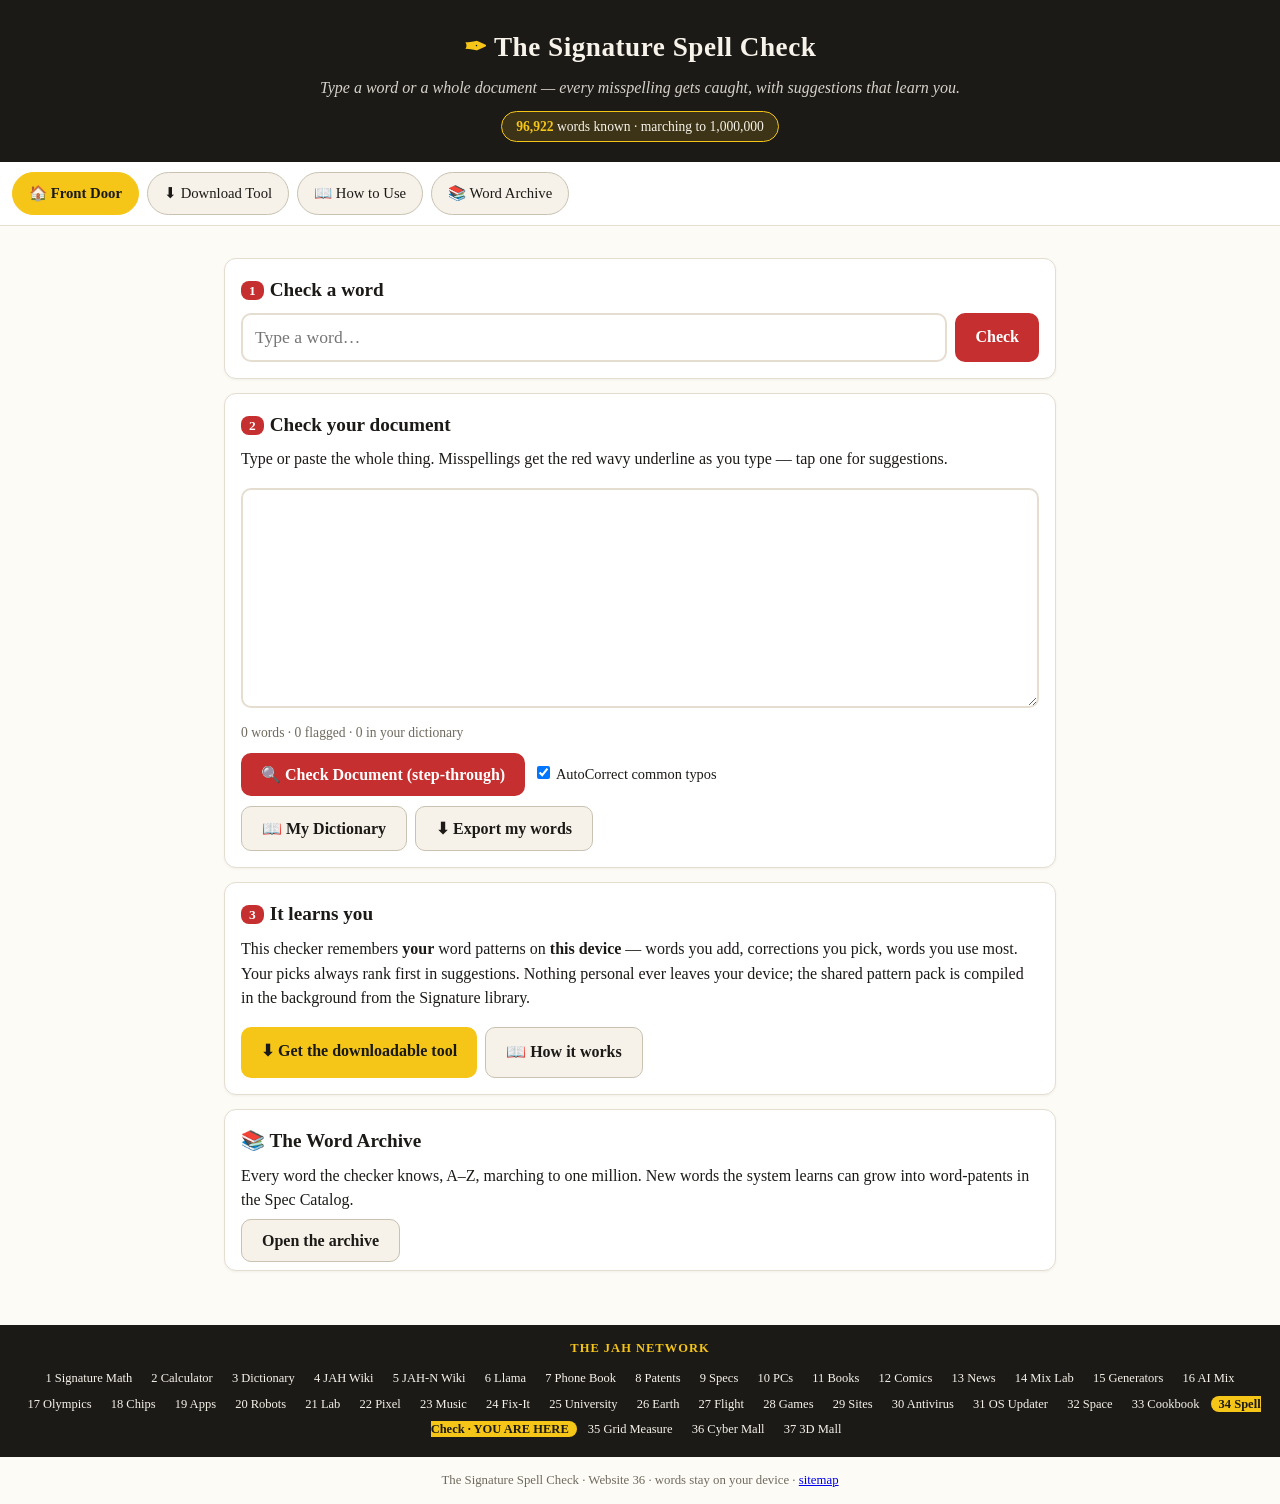
==== index.html @ 87004b5f "Website 36: The Signature Spell Check — word bar, document checker, learning engine, downloadable to" ====
<!DOCTYPE html>
<html lang="en">
<head>
<meta charset="utf-8">
<meta name="viewport" content="width=device-width,initial-scale=1">
<title>The Signature Spell Check — Website 36</title>
<meta name="description" content="The Signature Spell Check: type a word or a whole document, get every misspelling flagged with smart suggestions. It learns your word patterns. Free, on this site or downloaded.">
<link rel="stylesheet" href="style.css">
</head>
<body>
<a class="skip" href="#main">Skip to content</a>
<header class="brand">
  <h1><span class="pen">✒</span> The Signature Spell Check</h1>
  <p>Type a word or a whole document — every misspelling gets caught, with suggestions that learn you.</p>
  <div class="countchip"><b id="wordcount">…</b> words known · marching to 1,000,000</div>
</header>
<nav class="jtabbar" aria-label="Site sections">
  <a class="on" href="index.html">🏠 Front Door</a>
  <a href="download.html">⬇ Download Tool</a>
  <a href="guide.html">📖 How to Use</a>
  <a href="words.html">📚 Word Archive</a>
</nav>
<main id="main">
  <div id="flash" class="card" style="display:none" role="status"></div>

  <section class="card" aria-label="Check a word">
    <h2><span class="n">1</span>Check a word</h2>
    <div class="typebar">
      <input id="typebar" type="text" autocomplete="off" autocapitalize="off" placeholder="Type a word…" aria-label="Type a word to check">
      <button class="btn" id="typego" type="button">Check</button>
    </div>
    <div class="result" id="typeresult" role="status"></div>
  </section>

  <section class="card" aria-label="Check a document">
    <h2><span class="n">2</span>Check your document</h2>
    <p style="margin-top:0">Type or paste the whole thing. Misspellings get the red wavy underline as you type — tap one for suggestions.</p>
    <div class="docwrap">
      <div class="overlay" id="overlay" aria-hidden="true"></div>
      <textarea id="doc" spellcheck="false" autocomplete="off" autocapitalize="sentences" aria-label="Your document"></textarea>
    </div>
    <div class="docstats" id="docstats">Loading word list…</div>
    <div class="btnrow">
      <button class="btn" id="checkdoc" type="button">🔍 Check Document (step-through)</button>
      <label style="align-self:center;font-size:.9em"><input type="checkbox" id="actoggle"> AutoCorrect common typos</label>
    </div>
    <div class="btnrow">
      <button class="btn ghost" id="persbtn" type="button">📖 My Dictionary</button>
      <button class="btn ghost" id="exportbtn" type="button">⬇ Export my words</button>
    </div>
    <div id="perslist" style="display:none" aria-label="Personal dictionary"></div>
  </section>

  <section class="card" aria-label="Learning">
    <h2><span class="n">3</span>It learns you</h2>
    <p style="margin-top:0">This checker remembers <b>your</b> word patterns on <b>this device</b> — words you add, corrections you pick, words you use most. Your picks always rank first in suggestions. Nothing personal ever leaves your device; the shared pattern pack is compiled in the background from the Signature library.</p>
    <div class="btnrow">
      <a class="btn gold" href="download.html" style="text-decoration:none">⬇ Get the downloadable tool</a>
      <a class="btn ghost" href="guide.html" style="text-decoration:none">📖 How it works</a>
    </div>
  </section>

  <section class="card" aria-label="Word archive">
    <h2>📚 The Word Archive</h2>
    <p style="margin-top:0">Every word the checker knows, A–Z, marching to one million. New words the system learns can grow into word-patents in the Spec Catalog.</p>
    <a class="btn ghost" href="words.html" style="text-decoration:none">Open the archive</a>
  </section>
</main>

<div id="sugpop" role="dialog" aria-label="Spelling suggestions"></div>
<div id="dlg-back"><div id="dlg" role="dialog" aria-label="Check document"></div></div>

<nav class="jahnet" role="navigation" aria-label="JAH Network">
  <div class="t">THE JAH NETWORK</div>
  <a href="https://justinahiggins614-cmyk.github.io/signature-math">1 Signature Math</a>
  <a href="https://justinahiggins614-cmyk.github.io/jah-calculator">2 Calculator</a>
  <a href="https://justinahiggins614-cmyk.github.io/jah-dictionary">3 Dictionary</a>
  <a href="https://justinahiggins614-cmyk.github.io/jah-wiki">4 JAH Wiki</a>
  <a href="https://justinahiggins614-cmyk.github.io/jah-n-wiki-leaks">5 JAH-N Wiki</a>
  <a href="https://justinahiggins614-cmyk.github.io/signature-llama">6 Llama</a>
  <a href="https://justinahiggins614-cmyk.github.io/jah-ai-models">7 Phone Book</a>
  <a href="https://justinahiggins614-cmyk.github.io/cyber-patent-catalog">8 Patents</a>
  <a href="https://justinahiggins614-cmyk.github.io/signature-one-archive/specs.html">9 Specs</a>
  <a href="https://justinahiggins614-cmyk.github.io/jah-computer-systems">10 PCs</a>
  <a href="https://justinahiggins614-cmyk.github.io/signature-books">11 Books</a>
  <a href="https://justinahiggins614-cmyk.github.io/signature-comics">12 Comics</a>
  <a href="https://justinahiggins614-cmyk.github.io/signature-newspapers">13 News</a>
  <a href="https://justinahiggins614-cmyk.github.io/signature-backend">14 Mix Lab</a>
  <a href="https://justinahiggins614-cmyk.github.io/signature-boundless-generators">15 Generators</a>
  <a href="https://justinahiggins614-cmyk.github.io/signature-ai-mixlab">16 AI Mix</a>
  <a href="https://justinahiggins614-cmyk.github.io/signature-ai-olypics">17 Olympics</a>
  <a href="https://justinahiggins614-cmyk.github.io/signature-chip-maker">18 Chips</a>
  <a href="https://justinahiggins614-cmyk.github.io/signature-app-archive">19 Apps</a>
  <a href="https://justinahiggins614-cmyk.github.io/signature-ai-robot-matcher">20 Robots</a>
  <a href="https://justinahiggins614-cmyk.github.io/signature-experiment-solver">21 Lab</a>
  <a href="https://justinahiggins614-cmyk.github.io/signature-ai-image-video-maker">22 Pixel</a>
  <a href="https://justinahiggins614-cmyk.github.io/signature-ai-song-maker">23 Music</a>
  <a href="https://justinahiggins614-cmyk.github.io/signature-fixit">24 Fix-It</a>
  <a href="https://justinahiggins614-cmyk.github.io/signature-university">25 University</a>
  <a href="https://justinahiggins614-cmyk.github.io/signature-earth">26 Earth</a>
  <a href="https://justinahiggins614-cmyk.github.io/signature-flight-school">27 Flight</a>
  <a href="https://justinahiggins614-cmyk.github.io/signature-game-store">28 Games</a>
  <a href="https://justinahiggins614-cmyk.github.io/signature-website-creator">29 Sites</a>
  <a href="https://justinahiggins614-cmyk.github.io/signature-antivirus">30 Antivirus</a>
  <a href="https://justinahiggins614-cmyk.github.io/signature-os-updater">31 OS Updater</a>
  <a href="https://justinahiggins614-cmyk.github.io/signature-space-mapping">32 Space</a>
  <a href="https://justinahiggins614-cmyk.github.io/signature-cookbook">33 Cookbook</a>
  <span class="here">34 Spell Check · YOU ARE HERE</span>
  <a href="https://justinahiggins614-cmyk.github.io/signature-image-grid-measure">35 Grid Measure</a>
  <a href="https://justinahiggins614-cmyk.github.io/signature-cyber-mega-mall">36 Cyber Mall</a>
  <a href="https://justinahiggins614-cmyk.github.io/signature-3d-print">37 3D Mall</a>
</nav>
<footer>The Signature Spell Check · Website 36 · words stay on your device · <a href="sitemap.xml">sitemap</a></footer>
<script src="js/spell.js"></script>
<script>
SigSpell.ensureData().then(function(){
  var el=document.getElementById("wordcount");
  if(el)el.textContent=Number(SigSpell.count()).toLocaleString("en-US");
});
</script>
</body>
</html>
---- style.css ----
/* The Signature Spell Check — red-pen-on-paper theme */
:root{
  --paper:#fdfbf6; --ink:#1c1a17; --red:#c62f2f; --gold:#f5c518;
  --line:#e4ddd0; --muted:#6f6a5e; --card:#ffffff; --blue:#1d4ed8;
}
*{box-sizing:border-box}
html{-webkit-text-size-adjust:100%}
body{margin:0;background:var(--paper);color:var(--ink);
  font-family:Georgia,'Times New Roman',serif;line-height:1.55}
header.brand{background:#1c1a17;color:#f7f3ea;padding:26px 16px 20px;text-align:center}
header.brand h1{margin:0;font-size:1.7em;letter-spacing:.5px}
header.brand h1 .pen{color:var(--gold)}
header.brand p{margin:8px 0 0;opacity:.85;font-style:italic}
.countchip{display:inline-block;margin-top:10px;background:rgba(245,197,24,.15);
  border:1px solid var(--gold);border-radius:999px;padding:4px 14px;font-size:.85em}
.countchip b{color:var(--gold)}
/* tab bar */
.jtabbar{display:flex;gap:8px;overflow-x:auto;padding:10px 12px;
  -webkit-overflow-scrolling:touch;border-bottom:1px solid var(--line);background:var(--card)}
.jtabbar a{flex:0 0 auto;text-decoration:none;border:1px solid #c9c2b2;border-radius:999px;
  padding:9px 16px;font-size:.92em;color:var(--ink);background:#f6f2e9;white-space:nowrap}
.jtabbar a.on{background:var(--gold);border-color:var(--gold);color:#191919;font-weight:700}
main{max-width:860px;margin:0 auto;padding:18px 14px 40px}
.card{background:var(--card);border:1px solid var(--line);border-radius:12px;
  padding:16px;margin:14px 0;box-shadow:0 1px 3px rgba(0,0,0,.05)}
.card h2{margin:0 0 8px;font-size:1.2em}
.card h2 .n{background:var(--red);color:#fff;border-radius:8px;font-size:.7em;
  padding:2px 8px;vertical-align:middle;margin-right:6px}
/* type bar */
.typebar{display:flex;gap:8px;margin-top:8px}
.typebar input{flex:1;min-width:0;padding:12px;border:2px solid var(--line);border-radius:10px;
  font-size:1.1em;font-family:inherit}
.typebar input:focus{outline:none;border-color:var(--red)}
.btn{background:var(--red);color:#fff;border:none;border-radius:10px;padding:12px 20px;
  font-size:1em;font-weight:700;cursor:pointer;font-family:inherit}
.btn.ghost{background:#f6f2e9;color:var(--ink);border:1px solid #c9c2b2}
.btn.gold{background:var(--gold);color:#191919}
.btnrow{display:flex;gap:8px;flex-wrap:wrap;margin-top:10px}
.result{margin-top:12px;padding:12px;border-radius:10px;display:none}
.result.ok{display:block;background:#eef7ee;border:1px solid #9cc79c}
.result.bad{display:block;background:#fdeeee;border:1px solid #e5a3a3}
.sug{display:inline-block;margin:4px 6px 0 0;padding:6px 12px;border:1px solid #c9c2b2;
  border-radius:999px;background:#fff;cursor:pointer;font-size:.95em}
.sug:hover{border-color:var(--red);color:var(--red)}
/* document box with overlay */
.docwrap{position:relative;margin-top:8px}
.docwrap .overlay,.docwrap textarea{
  font-family:Georgia,serif;font-size:1.05em;line-height:1.6;padding:12px;
  border-radius:10px;white-space:pre-wrap;word-wrap:break-word}
.docwrap .overlay{position:absolute;inset:0;overflow:hidden auto;pointer-events:none;
  border:2px solid transparent;color:transparent}
.docwrap textarea{position:relative;width:100%;min-height:220px;resize:vertical;
  border:2px solid var(--line);background:transparent;color:var(--ink);caret-color:var(--red)}
.docwrap textarea:focus{outline:none;border-color:var(--red)}
.overlay .mis{text-decoration:underline wavy var(--red) 2px;text-underline-offset:3px;
  pointer-events:auto;cursor:pointer;border-radius:3px}
.overlay .mis:hover{background:rgba(198,47,47,.12)}
.docstats{font-size:.85em;color:var(--muted);margin-top:6px}
/* suggestion popup */
#sugpop{position:fixed;z-index:60;background:#fff;border:1px solid #c9c2b2;border-radius:10px;
  box-shadow:0 6px 24px rgba(0,0,0,.18);padding:10px;max-width:280px;display:none}
#sugpop h4{margin:0 0 6px;font-size:.95em}
#sugpop .sug{font-size:.9em;padding:5px 10px}
#sugpop .acts{margin-top:8px;display:flex;gap:6px;flex-wrap:wrap}
#sugpop .acts button{font-size:.82em;padding:6px 10px;border-radius:8px;cursor:pointer;
  border:1px solid #c9c2b2;background:#f6f2e9;font-family:inherit}
/* modal dialog (Word-style step-through) */
#dlg-back{position:fixed;inset:0;background:rgba(20,18,15,.55);z-index:70;display:none;
  align-items:center;justify-content:center;padding:16px}
#dlg{background:#fff;border-radius:14px;max-width:520px;width:100%;padding:20px;
  max-height:88vh;overflow:auto}
#dlg h3{margin:0 0 4px}
#dlg .ctx{background:#f6f2e9;border-radius:8px;padding:10px;margin:10px 0;font-style:italic}
#dlg .ctx .hl{background:rgba(198,47,47,.18);font-style:normal;font-weight:700}
#dlg .suglist{margin:8px 0}
#dlg .sug.sel{background:var(--gold);border-color:var(--gold)}
#dlg .btnrow{margin-top:12px}
/* personal dictionary */
#perslist{margin:8px 0;max-height:180px;overflow:auto}
#perslist .pw{display:inline-block;margin:3px;padding:4px 10px;background:#f6f2e9;
  border:1px solid #c9c2b2;border-radius:999px;font-size:.88em}
#perslist .pw button{border:none;background:none;color:var(--red);cursor:pointer;font-size:1em}
/* A-Z archive */
details.az{border:1px solid var(--line);border-radius:10px;margin:8px 0;background:var(--card)}
details.az summary{cursor:pointer;padding:12px 14px;font-weight:700;list-style:none}
details.az summary::-webkit-details-marker{display:none}
details.az summary::before{content:"▶ ";color:var(--red);font-size:.8em}
details.az[open] summary::before{content:"▼ "}
details.az .words{padding:0 14px 14px;display:flex;flex-wrap:wrap;gap:6px}
details.az .w{background:#f6f2e9;border:1px solid var(--line);border-radius:6px;
  padding:2px 8px;font-size:.88em}
.loading{color:var(--muted);font-style:italic;padding:8px}
/* download parts */
.part{display:flex;justify-content:space-between;align-items:center;gap:8px;
  border:1px solid var(--line);border-radius:8px;padding:10px 12px;margin:6px 0;background:#fbf8f1}
.part code{font-size:.85em}
code.block{display:block;background:#1c1a17;color:#f7f3ea;border-radius:8px;
  padding:12px;margin:10px 0;overflow-x:auto;font-size:.88em}
/* JAH network nav — bottom, exactly once */
nav.jahnet{background:#1c1a17;color:#f7f3ea;padding:14px 10px;text-align:center;font-size:12.5px}
nav.jahnet .t{color:var(--gold);font-weight:700;letter-spacing:1px;margin-bottom:8px}
nav.jahnet a{color:#f7f3ea;text-decoration:none;margin:3px 8px;display:inline-block}
nav.jahnet a:hover{color:var(--gold)}
nav.jahnet .here{color:#1c1a17;background:var(--gold);border-radius:10px;padding:1px 8px;font-weight:700}
footer{padding:14px;text-align:center;font-size:.8em;color:var(--muted)}
.skip{position:absolute;left:-9999px}
.skip:focus{left:8px;top:8px;background:var(--gold);padding:8px;z-index:99}
@media (max-width:560px){.typebar{flex-direction:column}}
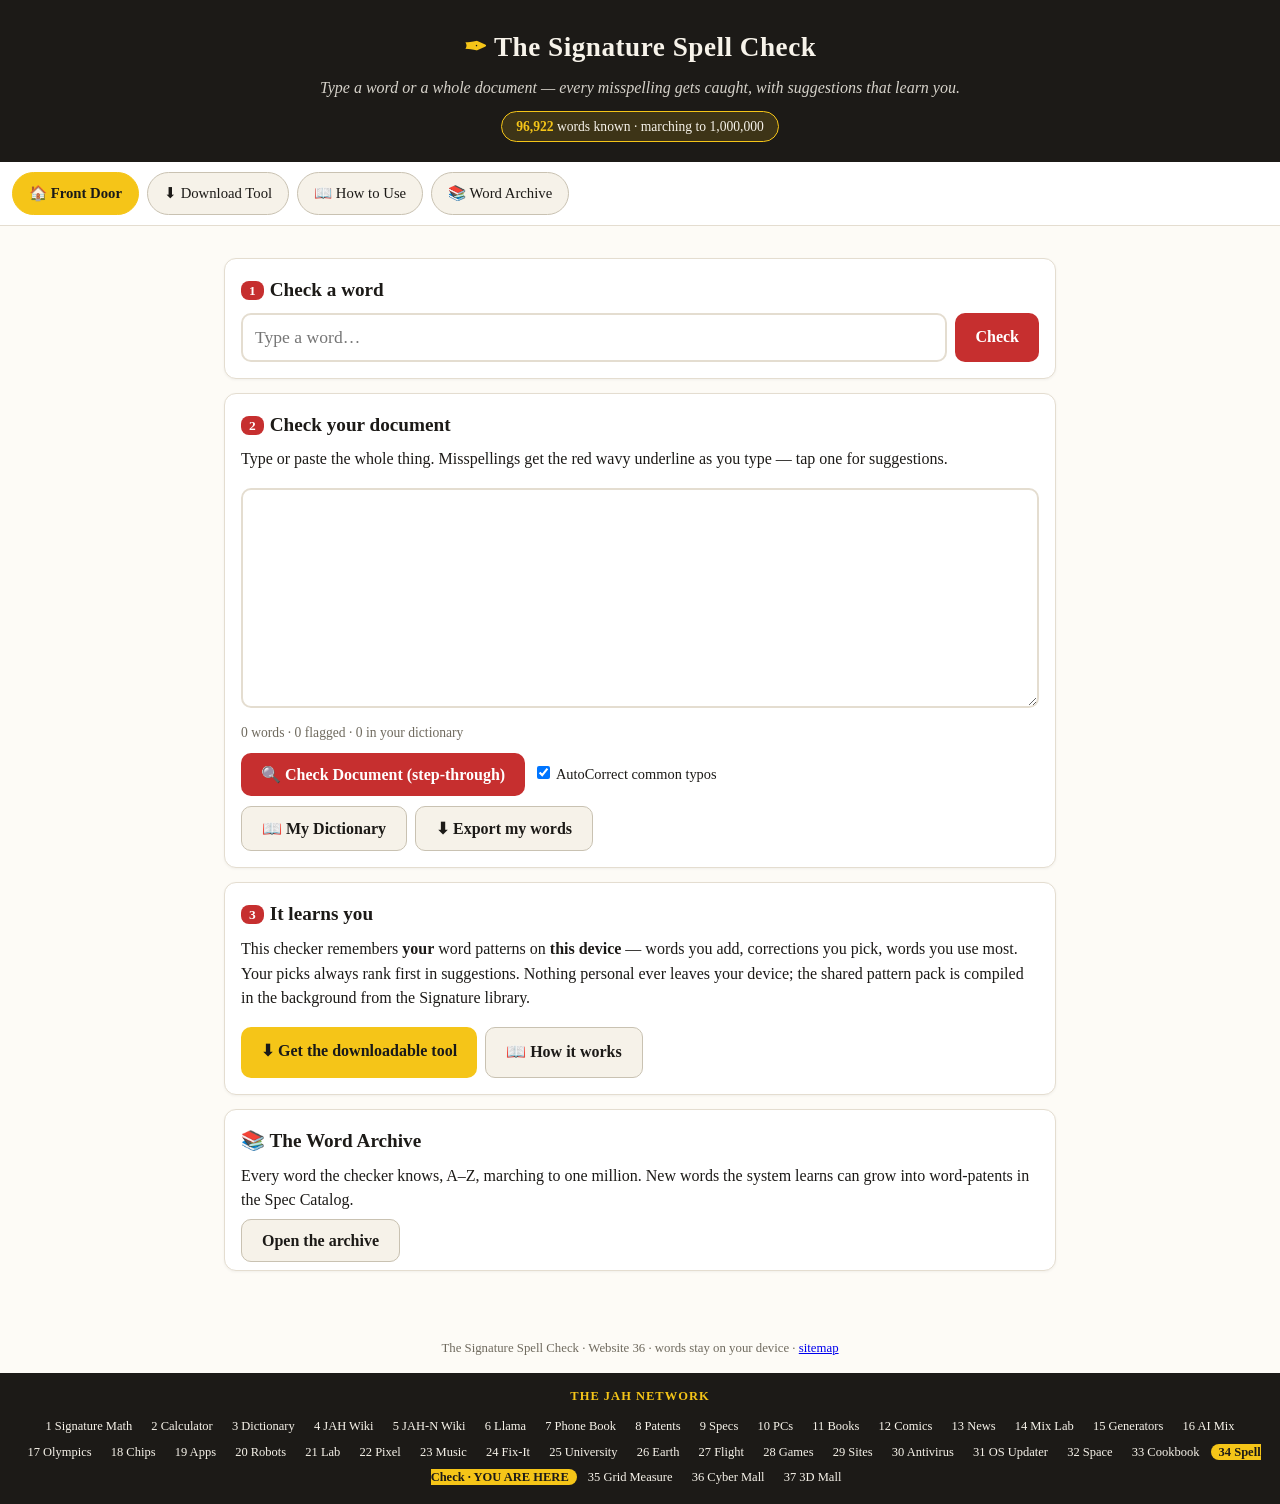
==== commit e9a9caa4: "Repair: restore sweep-damaged pages; network list only at bottom of front door" ====
--- a/index.html
+++ b/index.html
@@ -70,46 +70,6 @@
 <div id="sugpop" role="dialog" aria-label="Spelling suggestions"></div>
 <div id="dlg-back"><div id="dlg" role="dialog" aria-label="Check document"></div></div>
 
-<nav class="jahnet" role="navigation" aria-label="JAH Network">
-  <div class="t">THE JAH NETWORK</div>
-  <a href="https://justinahiggins614-cmyk.github.io/signature-math">1 Signature Math</a>
-  <a href="https://justinahiggins614-cmyk.github.io/jah-calculator">2 Calculator</a>
-  <a href="https://justinahiggins614-cmyk.github.io/jah-dictionary">3 Dictionary</a>
-  <a href="https://justinahiggins614-cmyk.github.io/jah-wiki">4 JAH Wiki</a>
-  <a href="https://justinahiggins614-cmyk.github.io/jah-n-wiki-leaks">5 JAH-N Wiki</a>
-  <a href="https://justinahiggins614-cmyk.github.io/signature-llama">6 Llama</a>
-  <a href="https://justinahiggins614-cmyk.github.io/jah-ai-models">7 Phone Book</a>
-  <a href="https://justinahiggins614-cmyk.github.io/cyber-patent-catalog">8 Patents</a>
-  <a href="https://justinahiggins614-cmyk.github.io/signature-one-archive/specs.html">9 Specs</a>
-  <a href="https://justinahiggins614-cmyk.github.io/jah-computer-systems">10 PCs</a>
-  <a href="https://justinahiggins614-cmyk.github.io/signature-books">11 Books</a>
-  <a href="https://justinahiggins614-cmyk.github.io/signature-comics">12 Comics</a>
-  <a href="https://justinahiggins614-cmyk.github.io/signature-newspapers">13 News</a>
-  <a href="https://justinahiggins614-cmyk.github.io/signature-backend">14 Mix Lab</a>
-  <a href="https://justinahiggins614-cmyk.github.io/signature-boundless-generators">15 Generators</a>
-  <a href="https://justinahiggins614-cmyk.github.io/signature-ai-mixlab">16 AI Mix</a>
-  <a href="https://justinahiggins614-cmyk.github.io/signature-ai-olypics">17 Olympics</a>
-  <a href="https://justinahiggins614-cmyk.github.io/signature-chip-maker">18 Chips</a>
-  <a href="https://justinahiggins614-cmyk.github.io/signature-app-archive">19 Apps</a>
-  <a href="https://justinahiggins614-cmyk.github.io/signature-ai-robot-matcher">20 Robots</a>
-  <a href="https://justinahiggins614-cmyk.github.io/signature-experiment-solver">21 Lab</a>
-  <a href="https://justinahiggins614-cmyk.github.io/signature-ai-image-video-maker">22 Pixel</a>
-  <a href="https://justinahiggins614-cmyk.github.io/signature-ai-song-maker">23 Music</a>
-  <a href="https://justinahiggins614-cmyk.github.io/signature-fixit">24 Fix-It</a>
-  <a href="https://justinahiggins614-cmyk.github.io/signature-university">25 University</a>
-  <a href="https://justinahiggins614-cmyk.github.io/signature-earth">26 Earth</a>
-  <a href="https://justinahiggins614-cmyk.github.io/signature-flight-school">27 Flight</a>
-  <a href="https://justinahiggins614-cmyk.github.io/signature-game-store">28 Games</a>
-  <a href="https://justinahiggins614-cmyk.github.io/signature-website-creator">29 Sites</a>
-  <a href="https://justinahiggins614-cmyk.github.io/signature-antivirus">30 Antivirus</a>
-  <a href="https://justinahiggins614-cmyk.github.io/signature-os-updater">31 OS Updater</a>
-  <a href="https://justinahiggins614-cmyk.github.io/signature-space-mapping">32 Space</a>
-  <a href="https://justinahiggins614-cmyk.github.io/signature-cookbook">33 Cookbook</a>
-  <span class="here">34 Spell Check · YOU ARE HERE</span>
-  <a href="https://justinahiggins614-cmyk.github.io/signature-image-grid-measure">35 Grid Measure</a>
-  <a href="https://justinahiggins614-cmyk.github.io/signature-cyber-mega-mall">36 Cyber Mall</a>
-  <a href="https://justinahiggins614-cmyk.github.io/signature-3d-print">37 3D Mall</a>
-</nav>
 <footer>The Signature Spell Check · Website 36 · words stay on your device · <a href="sitemap.xml">sitemap</a></footer>
 <script src="js/spell.js"></script>
 <script>
@@ -118,5 +78,46 @@
   if(el)el.textContent=Number(SigSpell.count()).toLocaleString("en-US");
 });
 </script>
+
+<nav class="jahnet" role="navigation" aria-label="JAH Network">
+  <div class="t">THE JAH NETWORK</div>
+  <a href="https://justinahiggins614-cmyk.github.io/signature-math/">1 Signature Math</a>
+<a href="https://justinahiggins614-cmyk.github.io/jah-calculator/">2 Calculator</a>
+<a href="https://justinahiggins614-cmyk.github.io/jah-dictionary/">3 Dictionary</a>
+<a href="https://justinahiggins614-cmyk.github.io/jah-wiki/">4 JAH Wiki</a>
+<a href="https://justinahiggins614-cmyk.github.io/jah-n-wiki-leaks/">5 JAH-N Wiki</a>
+<a href="https://justinahiggins614-cmyk.github.io/signature-llama/">6 Llama</a>
+<a href="https://justinahiggins614-cmyk.github.io/jah-ai-models/">7 Phone Book</a>
+<a href="https://justinahiggins614-cmyk.github.io/cyber-patent-catalog/">8 Patents</a>
+<a href="https://justinahiggins614-cmyk.github.io/signature-one-archive/specs.html">9 Specs</a>
+<a href="https://justinahiggins614-cmyk.github.io/jah-computer-systems/">10 PCs</a>
+<a href="https://justinahiggins614-cmyk.github.io/signature-books/">11 Books</a>
+<a href="https://justinahiggins614-cmyk.github.io/signature-comics/">12 Comics</a>
+<a href="https://justinahiggins614-cmyk.github.io/signature-newspapers/">13 News</a>
+<a href="https://justinahiggins614-cmyk.github.io/signature-backend/">14 Mix Lab</a>
+<a href="https://justinahiggins614-cmyk.github.io/signature-boundless-generators/">15 Generators</a>
+<a href="https://justinahiggins614-cmyk.github.io/signature-ai-mixlab/">16 AI Mix</a>
+<a href="https://justinahiggins614-cmyk.github.io/signature-ai-olypics/">17 Olympics</a>
+<a href="https://justinahiggins614-cmyk.github.io/signature-chip-maker/">18 Chips</a>
+<a href="https://justinahiggins614-cmyk.github.io/signature-app-archive/">19 Apps</a>
+<a href="https://justinahiggins614-cmyk.github.io/signature-ai-robot-matcher/">20 Robots</a>
+<a href="https://justinahiggins614-cmyk.github.io/signature-experiment-solver/">21 Lab</a>
+<a href="https://justinahiggins614-cmyk.github.io/signature-ai-image-video-maker/">22 Pixel</a>
+<a href="https://justinahiggins614-cmyk.github.io/signature-ai-song-maker/">23 Music</a>
+<a href="https://justinahiggins614-cmyk.github.io/signature-fixit/">24 Fix-It</a>
+<a href="https://justinahiggins614-cmyk.github.io/signature-university/">25 University</a>
+<a href="https://justinahiggins614-cmyk.github.io/signature-earth/">26 Earth</a>
+<a href="https://justinahiggins614-cmyk.github.io/signature-flight-school/">27 Flight</a>
+<a href="https://justinahiggins614-cmyk.github.io/signature-game-store/">28 Games</a>
+<a href="https://justinahiggins614-cmyk.github.io/signature-website-creator/">29 Sites</a>
+<a href="https://justinahiggins614-cmyk.github.io/signature-antivirus/">30 Antivirus</a>
+<a href="https://justinahiggins614-cmyk.github.io/signature-os-updater/">31 OS Updater</a>
+<a href="https://justinahiggins614-cmyk.github.io/signature-space-mapping/">32 Space</a>
+<a href="https://justinahiggins614-cmyk.github.io/signature-cookbook/">33 Cookbook</a>
+<span class="here">34 Spell Check · YOU ARE HERE</span>
+<a href="https://justinahiggins614-cmyk.github.io/signature-image-grid-measure/">35 Grid Measure</a>
+<a href="https://justinahiggins614-cmyk.github.io/signature-cyber-mega-mall/">36 Cyber Mall</a>
+<a href="https://justinahiggins614-cmyk.github.io/signature-3d-print/">37 3D Mall</a>
+</nav>
 </body>
 </html>
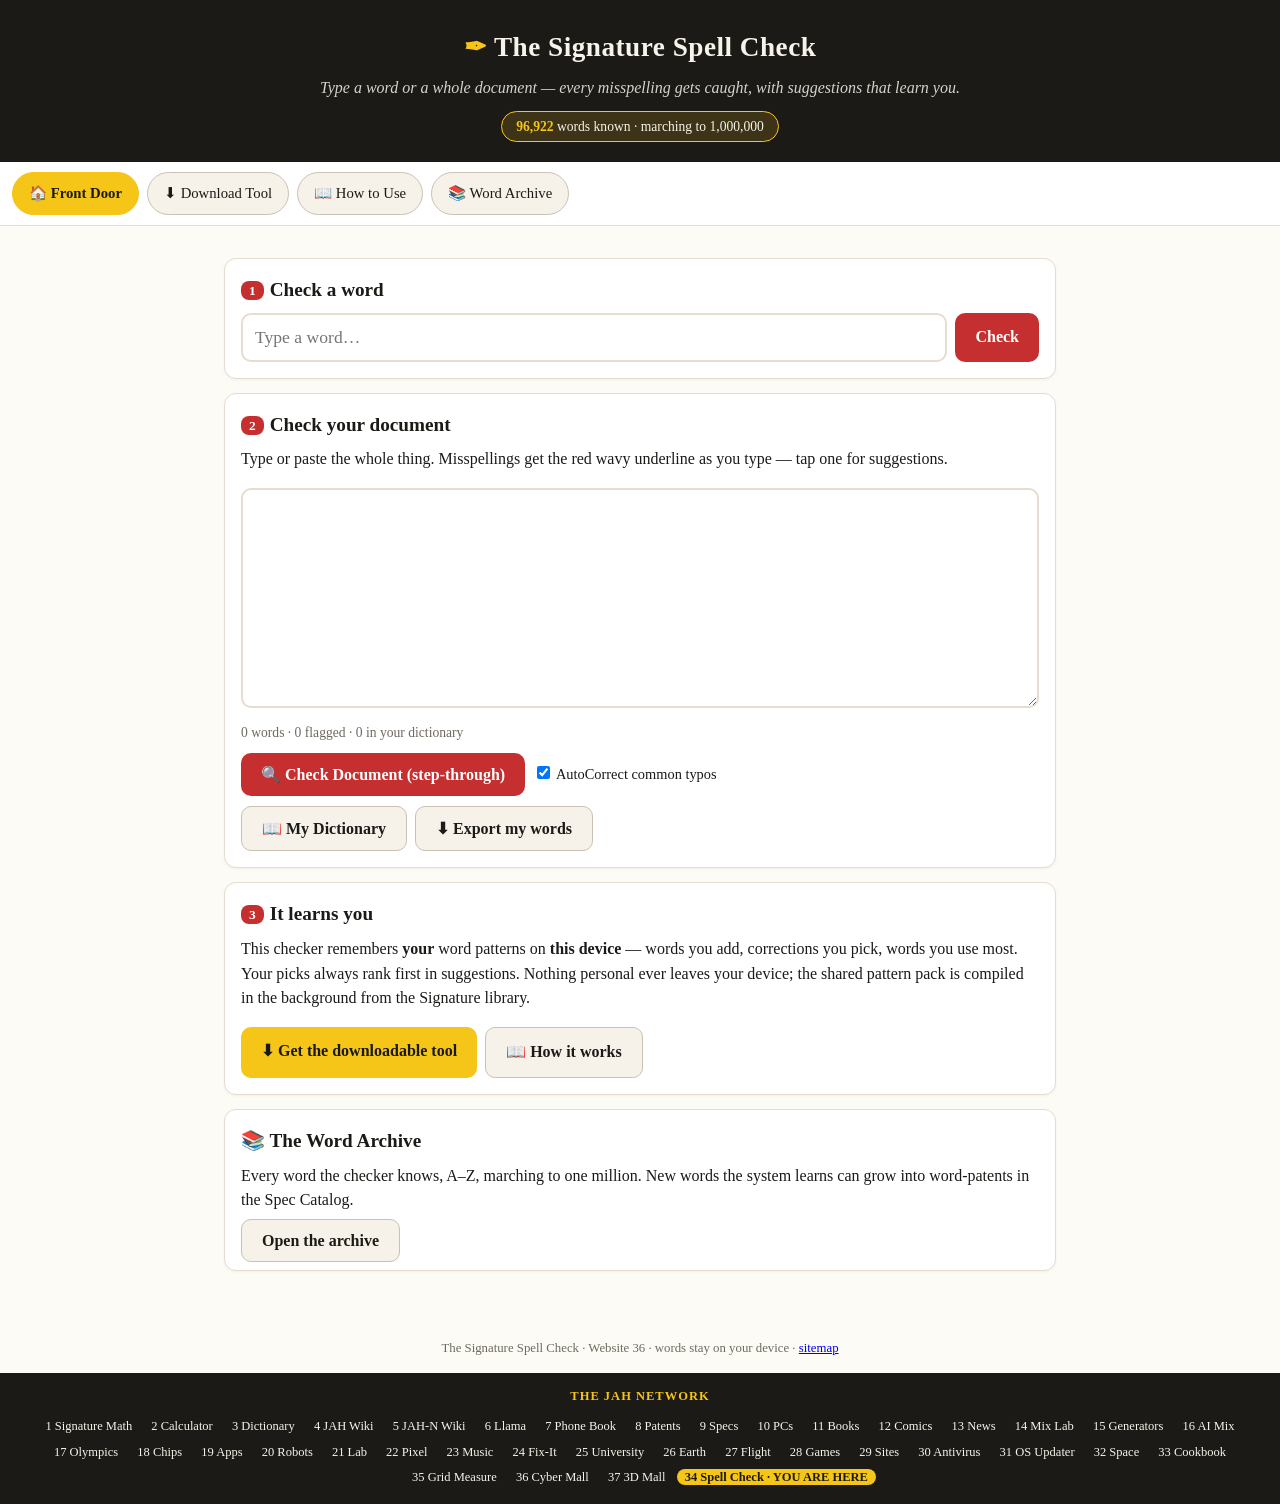
==== commit b00bf71b: "Repair: self YOU-ARE-HERE pill at very bottom of network list, no dupes" ====
--- a/index.html
+++ b/index.html
@@ -81,7 +81,7 @@
 
 <nav class="jahnet" role="navigation" aria-label="JAH Network">
   <div class="t">THE JAH NETWORK</div>
-  <a href="https://justinahiggins614-cmyk.github.io/signature-math/">1 Signature Math</a>
+<a href="https://justinahiggins614-cmyk.github.io/signature-math/">1 Signature Math</a>
 <a href="https://justinahiggins614-cmyk.github.io/jah-calculator/">2 Calculator</a>
 <a href="https://justinahiggins614-cmyk.github.io/jah-dictionary/">3 Dictionary</a>
 <a href="https://justinahiggins614-cmyk.github.io/jah-wiki/">4 JAH Wiki</a>
@@ -89,7 +89,7 @@
 <a href="https://justinahiggins614-cmyk.github.io/signature-llama/">6 Llama</a>
 <a href="https://justinahiggins614-cmyk.github.io/jah-ai-models/">7 Phone Book</a>
 <a href="https://justinahiggins614-cmyk.github.io/cyber-patent-catalog/">8 Patents</a>
-<a href="https://justinahiggins614-cmyk.github.io/signature-one-archive/specs.html">9 Specs</a>
+<a href="https://justinahiggins614-cmyk.github.io/signature-one-archive/specs.html/">9 Specs</a>
 <a href="https://justinahiggins614-cmyk.github.io/jah-computer-systems/">10 PCs</a>
 <a href="https://justinahiggins614-cmyk.github.io/signature-books/">11 Books</a>
 <a href="https://justinahiggins614-cmyk.github.io/signature-comics/">12 Comics</a>
@@ -114,10 +114,10 @@
 <a href="https://justinahiggins614-cmyk.github.io/signature-os-updater/">31 OS Updater</a>
 <a href="https://justinahiggins614-cmyk.github.io/signature-space-mapping/">32 Space</a>
 <a href="https://justinahiggins614-cmyk.github.io/signature-cookbook/">33 Cookbook</a>
-<span class="here">34 Spell Check · YOU ARE HERE</span>
 <a href="https://justinahiggins614-cmyk.github.io/signature-image-grid-measure/">35 Grid Measure</a>
 <a href="https://justinahiggins614-cmyk.github.io/signature-cyber-mega-mall/">36 Cyber Mall</a>
 <a href="https://justinahiggins614-cmyk.github.io/signature-3d-print/">37 3D Mall</a>
+<span class="here">34 Spell Check · YOU ARE HERE</span>
 </nav>
 </body>
 </html>
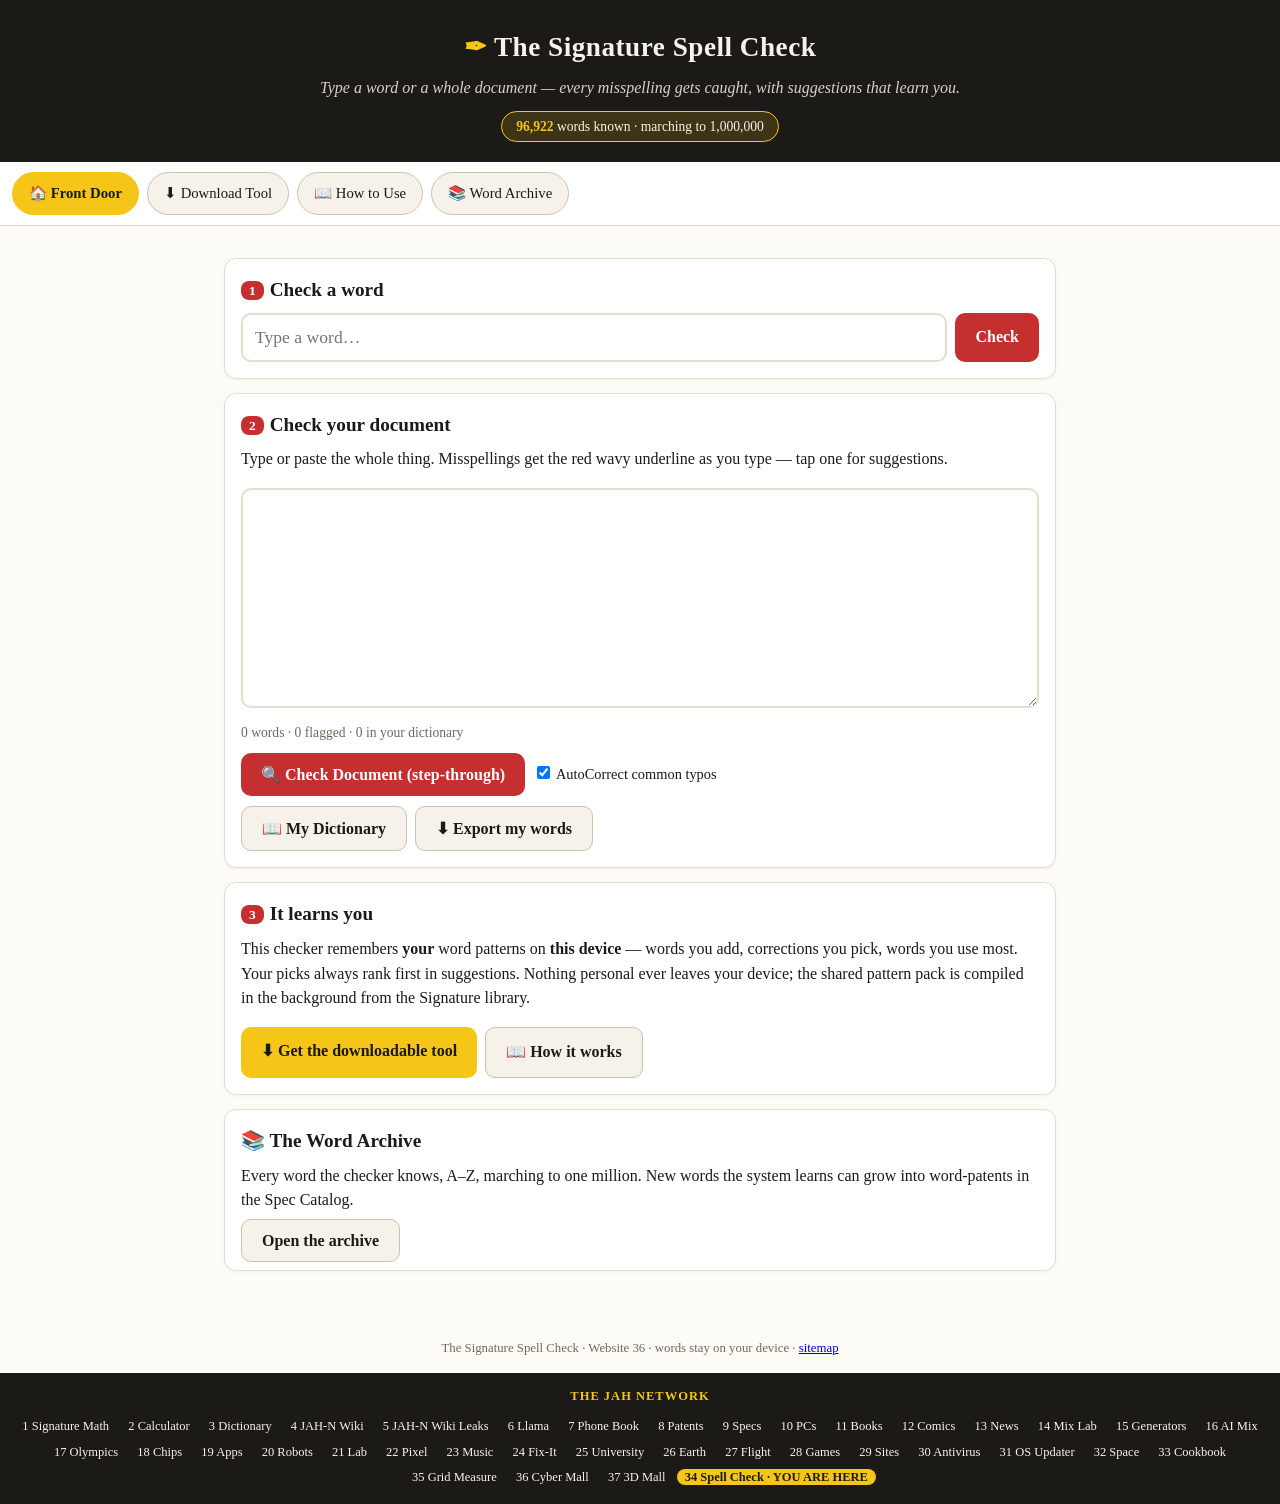
==== commit cf5d700b: "Rename nav: 4 JAH-N Wiki, 5 JAH-N Wiki Leaks (his order)" ====
--- a/index.html
+++ b/index.html
@@ -84,8 +84,8 @@
 <a href="https://justinahiggins614-cmyk.github.io/signature-math/">1 Signature Math</a>
 <a href="https://justinahiggins614-cmyk.github.io/jah-calculator/">2 Calculator</a>
 <a href="https://justinahiggins614-cmyk.github.io/jah-dictionary/">3 Dictionary</a>
-<a href="https://justinahiggins614-cmyk.github.io/jah-wiki/">4 JAH Wiki</a>
-<a href="https://justinahiggins614-cmyk.github.io/jah-n-wiki-leaks/">5 JAH-N Wiki</a>
+<a href="https://justinahiggins614-cmyk.github.io/jah-wiki/">4 JAH-N Wiki</a>
+<a href="https://justinahiggins614-cmyk.github.io/jah-n-wiki-leaks/">5 JAH-N Wiki Leaks</a>
 <a href="https://justinahiggins614-cmyk.github.io/signature-llama/">6 Llama</a>
 <a href="https://justinahiggins614-cmyk.github.io/jah-ai-models/">7 Phone Book</a>
 <a href="https://justinahiggins614-cmyk.github.io/cyber-patent-catalog/">8 Patents</a>
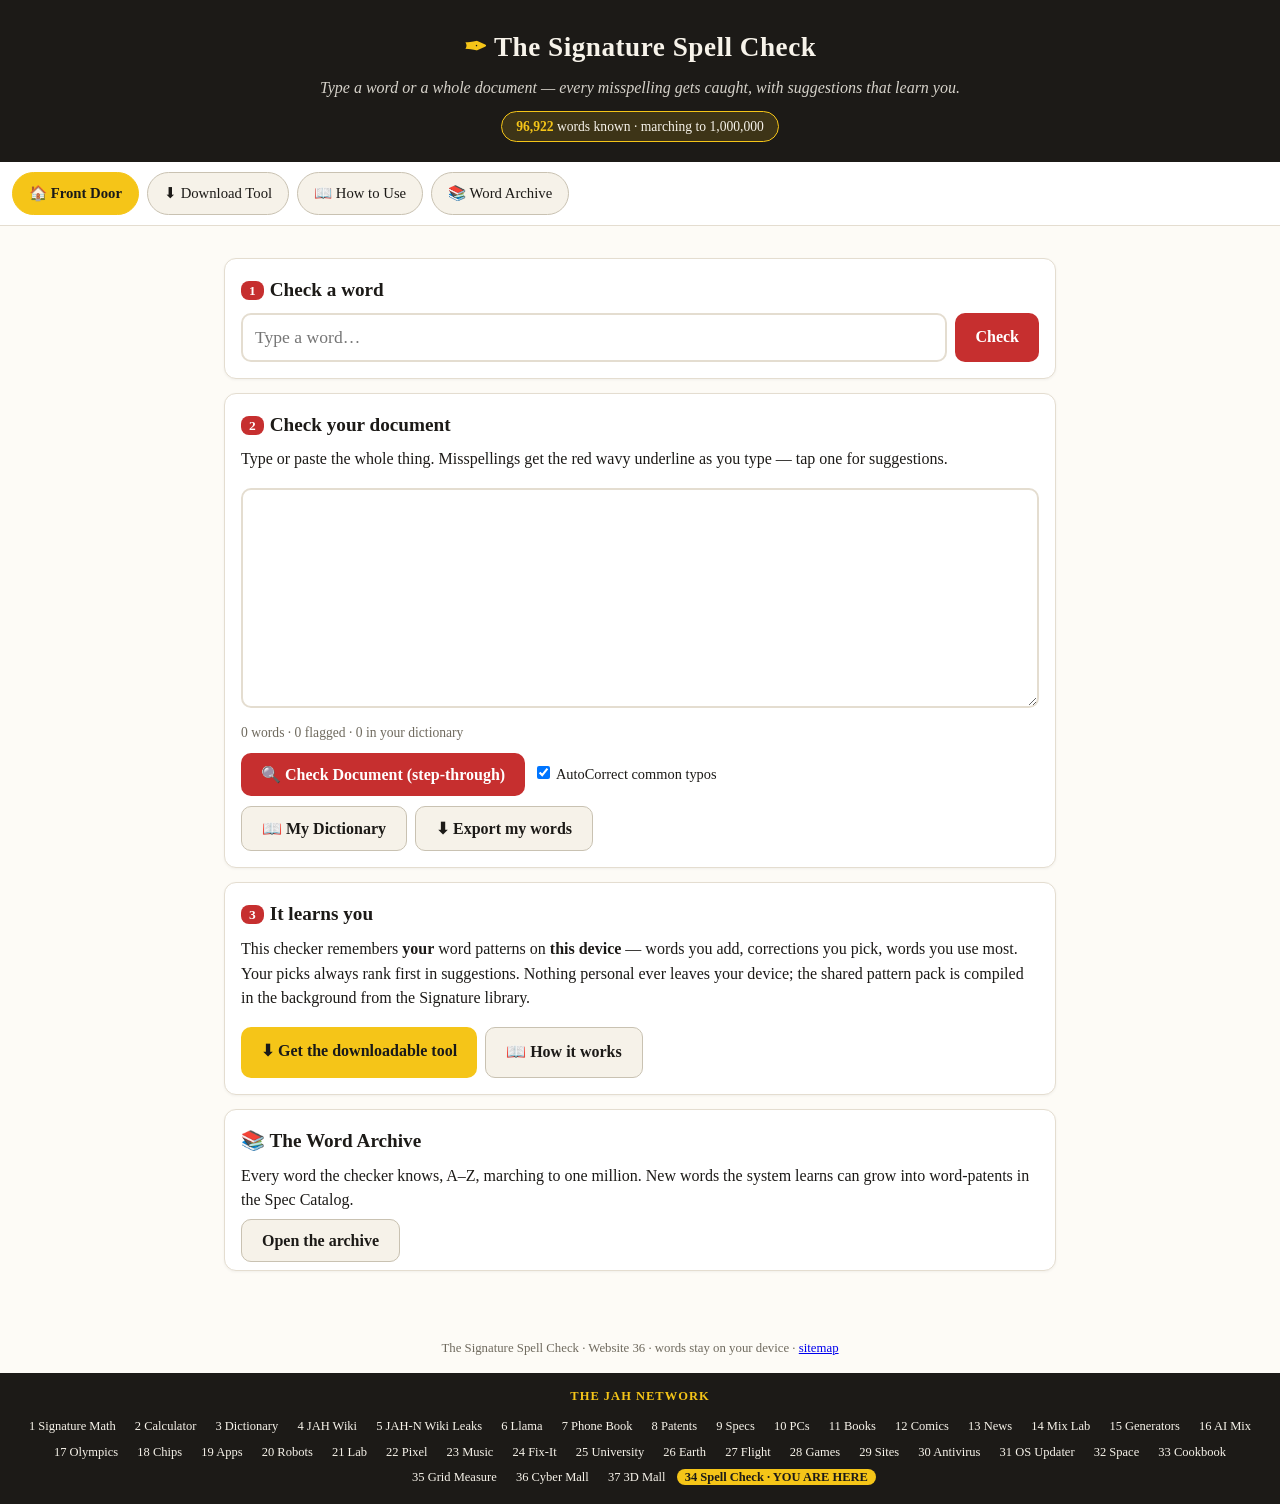
==== commit 1e40cf04: "Revert site 4 to JAH Wiki (his correction)" ====
--- a/index.html
+++ b/index.html
@@ -84,7 +84,7 @@
 <a href="https://justinahiggins614-cmyk.github.io/signature-math/">1 Signature Math</a>
 <a href="https://justinahiggins614-cmyk.github.io/jah-calculator/">2 Calculator</a>
 <a href="https://justinahiggins614-cmyk.github.io/jah-dictionary/">3 Dictionary</a>
-<a href="https://justinahiggins614-cmyk.github.io/jah-wiki/">4 JAH-N Wiki</a>
+<a href="https://justinahiggins614-cmyk.github.io/jah-wiki/">4 JAH Wiki</a>
 <a href="https://justinahiggins614-cmyk.github.io/jah-n-wiki-leaks/">5 JAH-N Wiki Leaks</a>
 <a href="https://justinahiggins614-cmyk.github.io/signature-llama/">6 Llama</a>
 <a href="https://justinahiggins614-cmyk.github.io/jah-ai-models/">7 Phone Book</a>
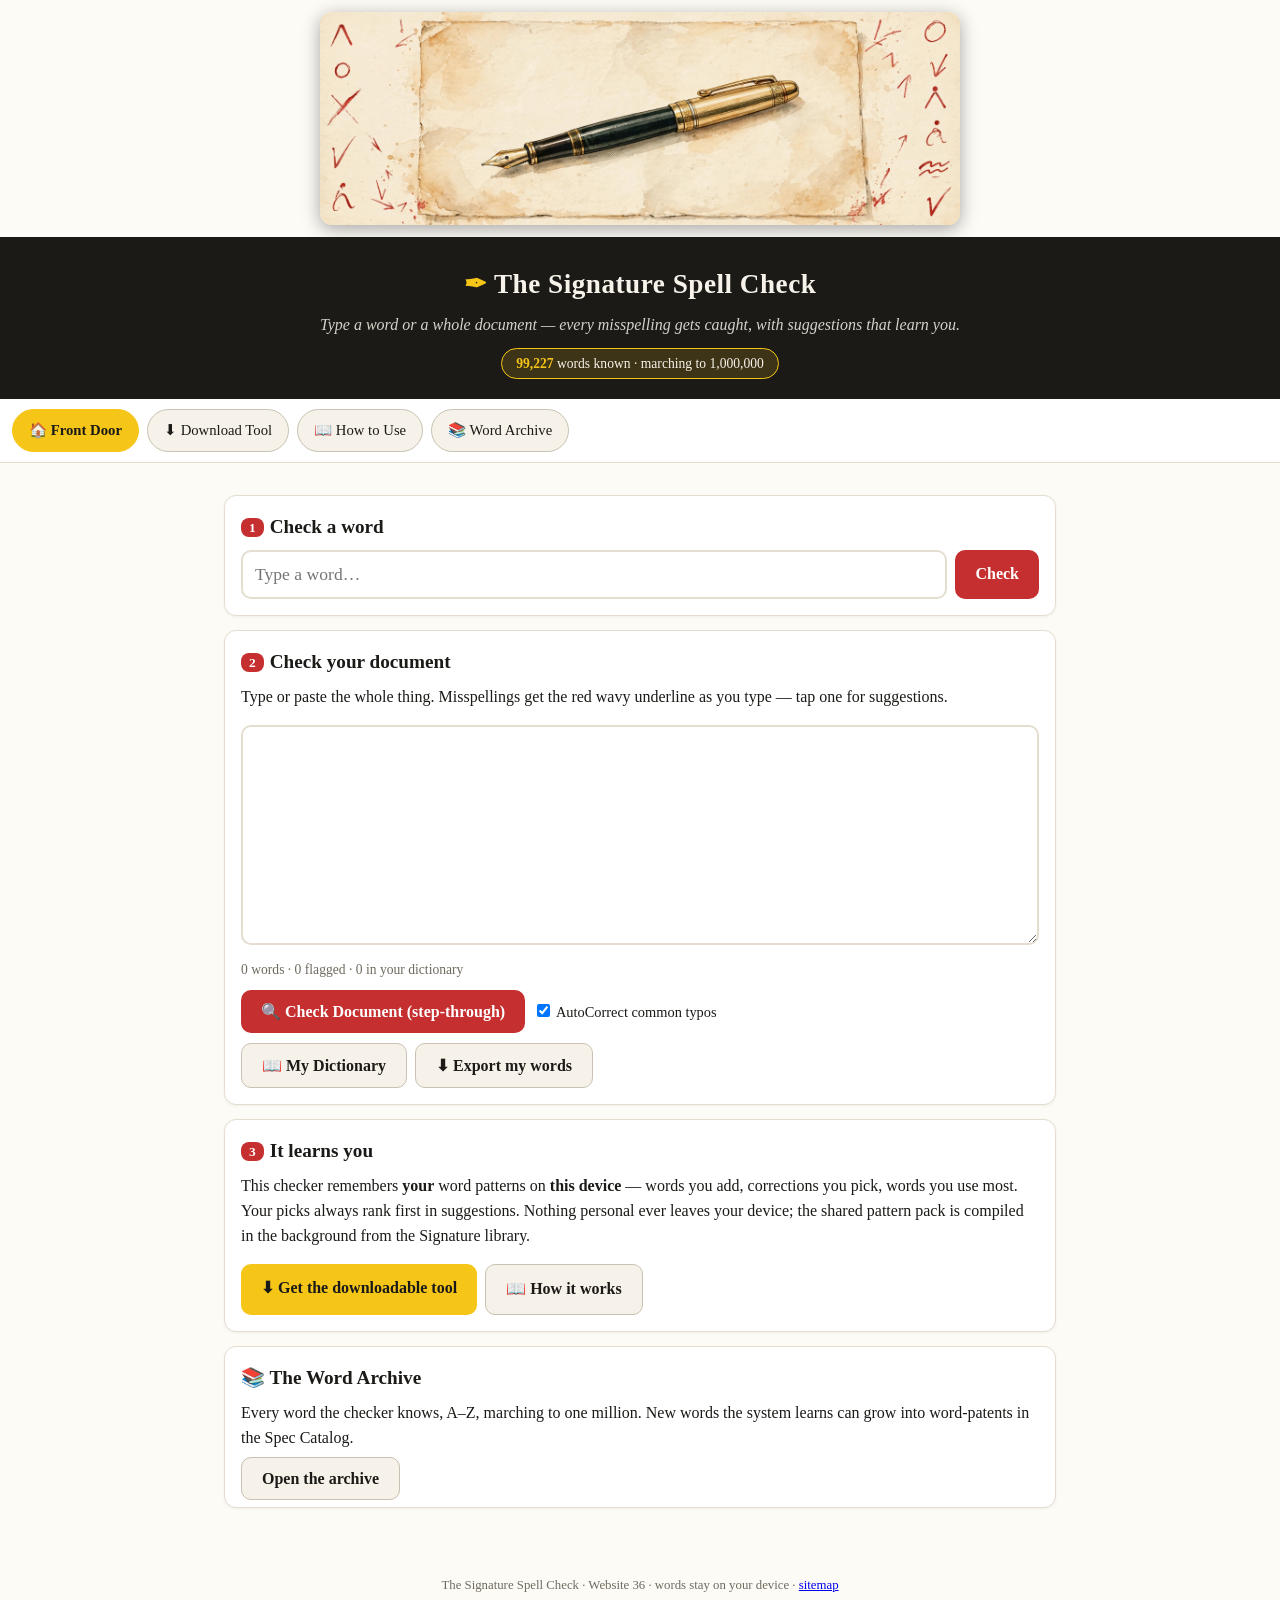
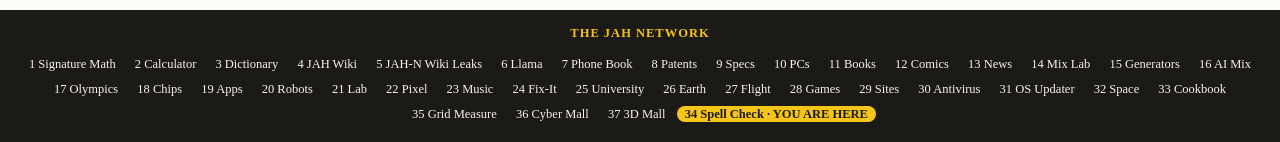
==== commit af9e2acf: "Add hero/mascot image (his order)" ====
--- a/index.html
+++ b/index.html
@@ -9,6 +9,7 @@
 </head>
 <body>
 <a class="skip" href="#main">Skip to content</a>
+<img src="assets/hero-spellcheck.jpg" alt="A fountain pen with red proofreading marks on paper" class="hero-mascot">
 <header class="brand">
   <h1><span class="pen">✒</span> The Signature Spell Check</h1>
   <p>Type a word or a whole document — every misspelling gets caught, with suggestions that learn you.</p>
--- a/style.css
+++ b/style.css
@@ -106,3 +106,4 @@
 .skip{position:absolute;left:-9999px}
 .skip:focus{left:8px;top:8px;background:var(--gold);padding:8px;z-index:99}
 @media (max-width:560px){.typebar{flex-direction:column}}
+.hero-mascot{max-width:640px;width:100%;height:auto;border-radius:12px;margin:12px auto;display:block;box-shadow:0 4px 18px rgba(0,0,0,.35)}
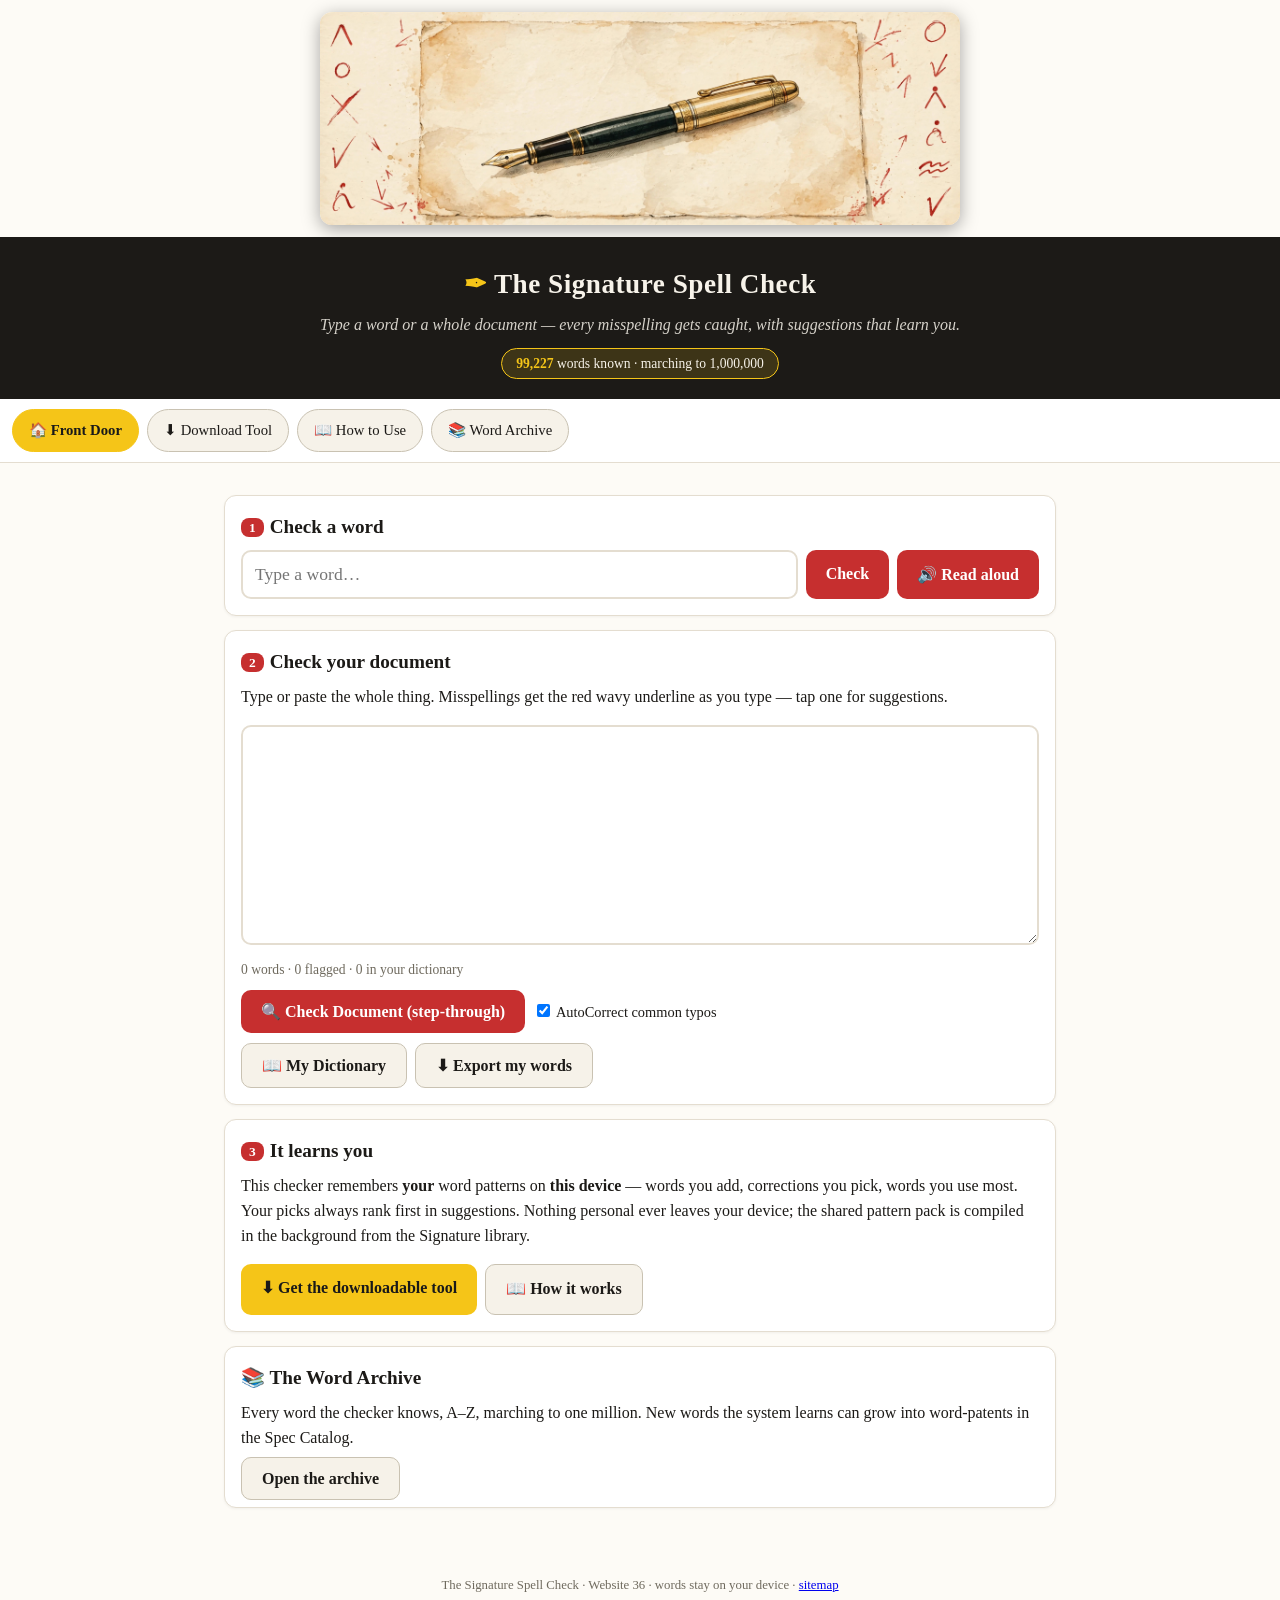
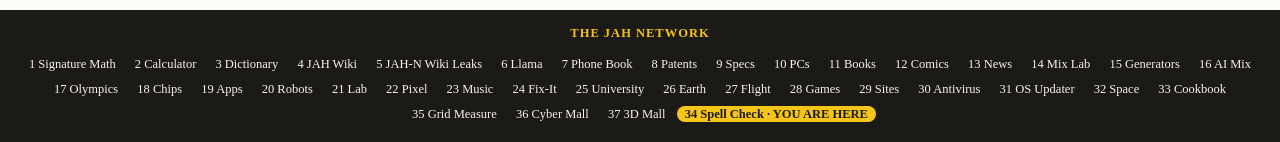
==== commit 7ce05d60: "Read-aloud: add tiered reader with dead-voice guard" ====
--- a/index.html
+++ b/index.html
@@ -29,6 +29,7 @@
     <div class="typebar">
       <input id="typebar" type="text" autocomplete="off" autocapitalize="off" placeholder="Type a word…" aria-label="Type a word to check">
       <button class="btn" id="typego" type="button">Check</button>
+      <button class="btn" id="sigttsBtn" type="button">🔊 Read aloud</button>
     </div>
     <div class="result" id="typeresult" role="status"></div>
   </section>
@@ -120,5 +121,144 @@
 <a href="https://justinahiggins614-cmyk.github.io/signature-3d-print/">37 3D Mall</a>
 <span class="here">34 Spell Check · YOU ARE HERE</span>
 </nav>
+
+<script>
+/* === SigTTS dead-voice guard (2026-10-11, full-network read-aloud sweep) ===
+   window.speechSynthesis may EXIST but be dead (notably FB in-app browser on
+   Android: speak() silently does nothing, onend/onerror never fire,
+   getVoices() returns [] forever). Never trust presence — probe aliveness,
+   watch every utterance, fall back to online-audio tiers when dead/stalled.
+   Controller rule: S.speak() stops current audio first (no stacking);
+   S.stop() kills everything. Wire page stop buttons to S.stop().
+   INJECT VERBATIM — do not rename the SigTTS namespace. */
+(function(){
+if(window.SigTTS && window.SigTTS.voiceAlive) return;
+var S = window.SigTTS = window.SigTTS || {};
+S.TTS_URLS = S.TTS_URLS || [
+  function(t){return "https://code.responsivevoice.org/getvoice.php?t="+encodeURIComponent(t)+"&tl=en-US&sv=g2&vn=&pitch=0.5&rate=0.95";},
+  function(t){return "https://translate.google.com/translate_tts?ie=UTF-8&q="+encodeURIComponent(t)+"&tl=en&client=tw-ob";},
+  function(t){return "https://translate.googleapis.com/translate_tts?ie=UTF-8&q="+encodeURIComponent(t)+"&tl=en&client=tw-ob";}
+];
+/* Probe: cb(true) = live voice exists, cb(false) = dead/missing.
+   Waits up to ~3s for onvoiceschanged (healthy browsers load voices async). */
+S.voiceAlive = function(cb){
+  var done=false;
+  function fin(a){ if(done)return; done=true; try{cb(!!a);}catch(e){} }
+  try{
+    var ss=window.speechSynthesis;
+    if(!ss){ fin(false); return; }
+    var v0=null; try{ v0=ss.getVoices(); }catch(e){}
+    if(v0 && v0.length){ fin(true); return; }
+    var to=setTimeout(function(){ fin(false); },3000);
+    var prev=null; try{ prev=ss.onvoiceschanged; }catch(e){}
+    ss.onvoiceschanged=function(){
+      try{ if(prev) prev.call(ss); }catch(e){}
+      if(done) return;
+      var v2=null; try{ v2=ss.getVoices(); }catch(e){}
+      if(v2 && v2.length){ clearTimeout(to); fin(true); }
+    };
+    try{ ss.getVoices(); }catch(e){}
+  }catch(e){ fin(false); }
+};
+S._fb={audio:null,stopped:true,timer:null};
+S.fbStop=function(){
+  var f=S._fb; f.stopped=true;
+  if(f.timer){ clearTimeout(f.timer); f.timer=null; }
+  if(f.audio){ try{f.audio.pause();}catch(e){} f.audio=null; }
+  try{ if(window.speechSynthesis) window.speechSynthesis.cancel(); }catch(e){}
+};
+/* Online-audio fallback: chunk-by-chunk through the tiers.
+   onDone(true)=finished, onDone(false)=failed/stopped. 14s fail-fast/chunk. */
+S.fbSpeak=function(text,onDone){
+  var f=S._fb; S.fbStop(); f.stopped=false;
+  var chunks=String(text).replace(/\s+/g," ").trim().split(/(?<=[.!?;])\s+/).filter(Boolean).slice(0,90);
+  if(!chunks.length){ if(onDone)try{onDone(false);}catch(e){} return; }
+  var i=0,tier=0;
+  function next(){
+    if(f.stopped){ if(onDone)try{onDone(false);}catch(e){} return; }
+    if(i>=chunks.length){ if(onDone)try{onDone(true);}catch(e){} return; }
+    if(tier>=S.TTS_URLS.length){ if(onDone)try{onDone(false);}catch(e){} return; }
+    var a=new Audio(); f.audio=a; var settled=false;
+    function fin(ok){
+      if(settled) return; settled=true;
+      if(f.timer){ clearTimeout(f.timer); f.timer=null; }
+      try{a.pause();}catch(e){}
+      if(f.stopped){ if(onDone)try{onDone(false);}catch(e){} return; }
+      if(ok){ i++; tier=0; f.timer=setTimeout(next,220); }
+      else { tier++; next(); }
+    }
+    a.onended=function(){fin(true);};
+    a.onerror=function(){fin(false);};
+    f.timer=setTimeout(function(){fin(false);},14000);
+    var src=""; try{ src=S.TTS_URLS[tier](chunks[i]); }catch(e){ fin(false); return; }
+    a.src=src;
+    try{ var p=a.play(); if(p&&p.catch)p.catch(function(){fin(false);}); }
+    catch(e){ fin(false); }
+  }
+  next();
+};
+/* Guarded speak: probes first; dead engine -> straight to fbSpeak.
+   Live path: onstart watchdog 6s + absolute budget; stall -> cancel + fallback.
+   onDone(true/false) ALWAYS fires exactly once — reset button/UI state there. */
+S.speak=function(text,opts,onDone){
+  if(typeof opts==="function"){ onDone=opts; opts={}; }
+  opts=opts||{};
+  S.fbStop(); S._fb.stopped=false;
+  S.voiceAlive(function(alive){
+    if(S._fb.stopped){ if(onDone)try{onDone(false);}catch(e){} return; }
+    if(!alive){ S.fbSpeak(text,onDone); return; }
+    try{
+      var ss=window.speechSynthesis, u=new SpeechSynthesisUtterance(String(text));
+      if(opts.rate)u.rate=opts.rate; if(opts.pitch)u.pitch=opts.pitch; if(opts.lang)u.lang=opts.lang;
+      try{
+        var vs=ss.getVoices()||[], en=vs.filter(function(v){return v.lang&&/^en/i.test(v.lang);});
+        if(en.length) u.voice=en[0];
+      }catch(e){}
+      var settled=false, started=false;
+      var budget=Math.min(120000, 30000+Math.ceil(String(text).length/15)*1000);
+      var t1=setTimeout(function(){ if(!started) fin(false); },6000);
+      var t2=setTimeout(function(){ fin(false); },budget);
+      function fin(ok){
+        if(settled) return; settled=true;
+        clearTimeout(t1); clearTimeout(t2);
+        try{ ss.cancel(); }catch(e){}
+        if(ok){ if(onDone)try{onDone(true);}catch(e){} }
+        else { S.fbSpeak(text,onDone); }
+      }
+      u.onstart=function(){ started=true; };
+      u.onend=function(){ fin(true); };
+      u.onerror=function(){ fin(false); };
+      ss.speak(u);
+    }catch(e){ S.fbSpeak(text,onDone); }
+  });
+};
+S.stop=function(){ S.fbStop(); };
+})();
+
+</script>
+<script>
+/* === SigTTS read-aloud wiring (page collector + button controller) === */
+function sigttsCollect(){
+  var parts=[];
+  var r=document.getElementById("typeresult");var t=r?(r.innerText||"").trim():"";
+  if(!t){var w=(document.getElementById("typebar").value||"").trim();
+    t=w?w+" — no check yet. Press Check first.":"Type a word first, then press Check.";}
+  parts.push(t);
+  return parts.join("\n\n").replace(/[ \t]+/g," ").replace(/\n{3,}/g,"\n\n").trim();
+}
+(function(){
+  var btn=document.getElementById("sigttsBtn");
+  var LABEL="\uD83D\uDD0A Read aloud";
+  if(!btn||!window.SigTTS)return;
+  function set(l){btn.textContent=l;}
+  btn.addEventListener("click",function(){
+    if(btn.dataset.playing==="1"){try{window.SigTTS.stop();}catch(e){}set(LABEL);btn.dataset.playing="";return;}
+    var text="";try{text=sigttsCollect();}catch(e){text="";}
+    if(!text)text="Nothing to read on this page yet.";
+    btn.dataset.playing="1";set("\u23F9 Stop");
+    window.SigTTS.speak(text,{},function(){set(LABEL);btn.dataset.playing="";});
+  });
+})();
+</script>
 </body>
 </html>
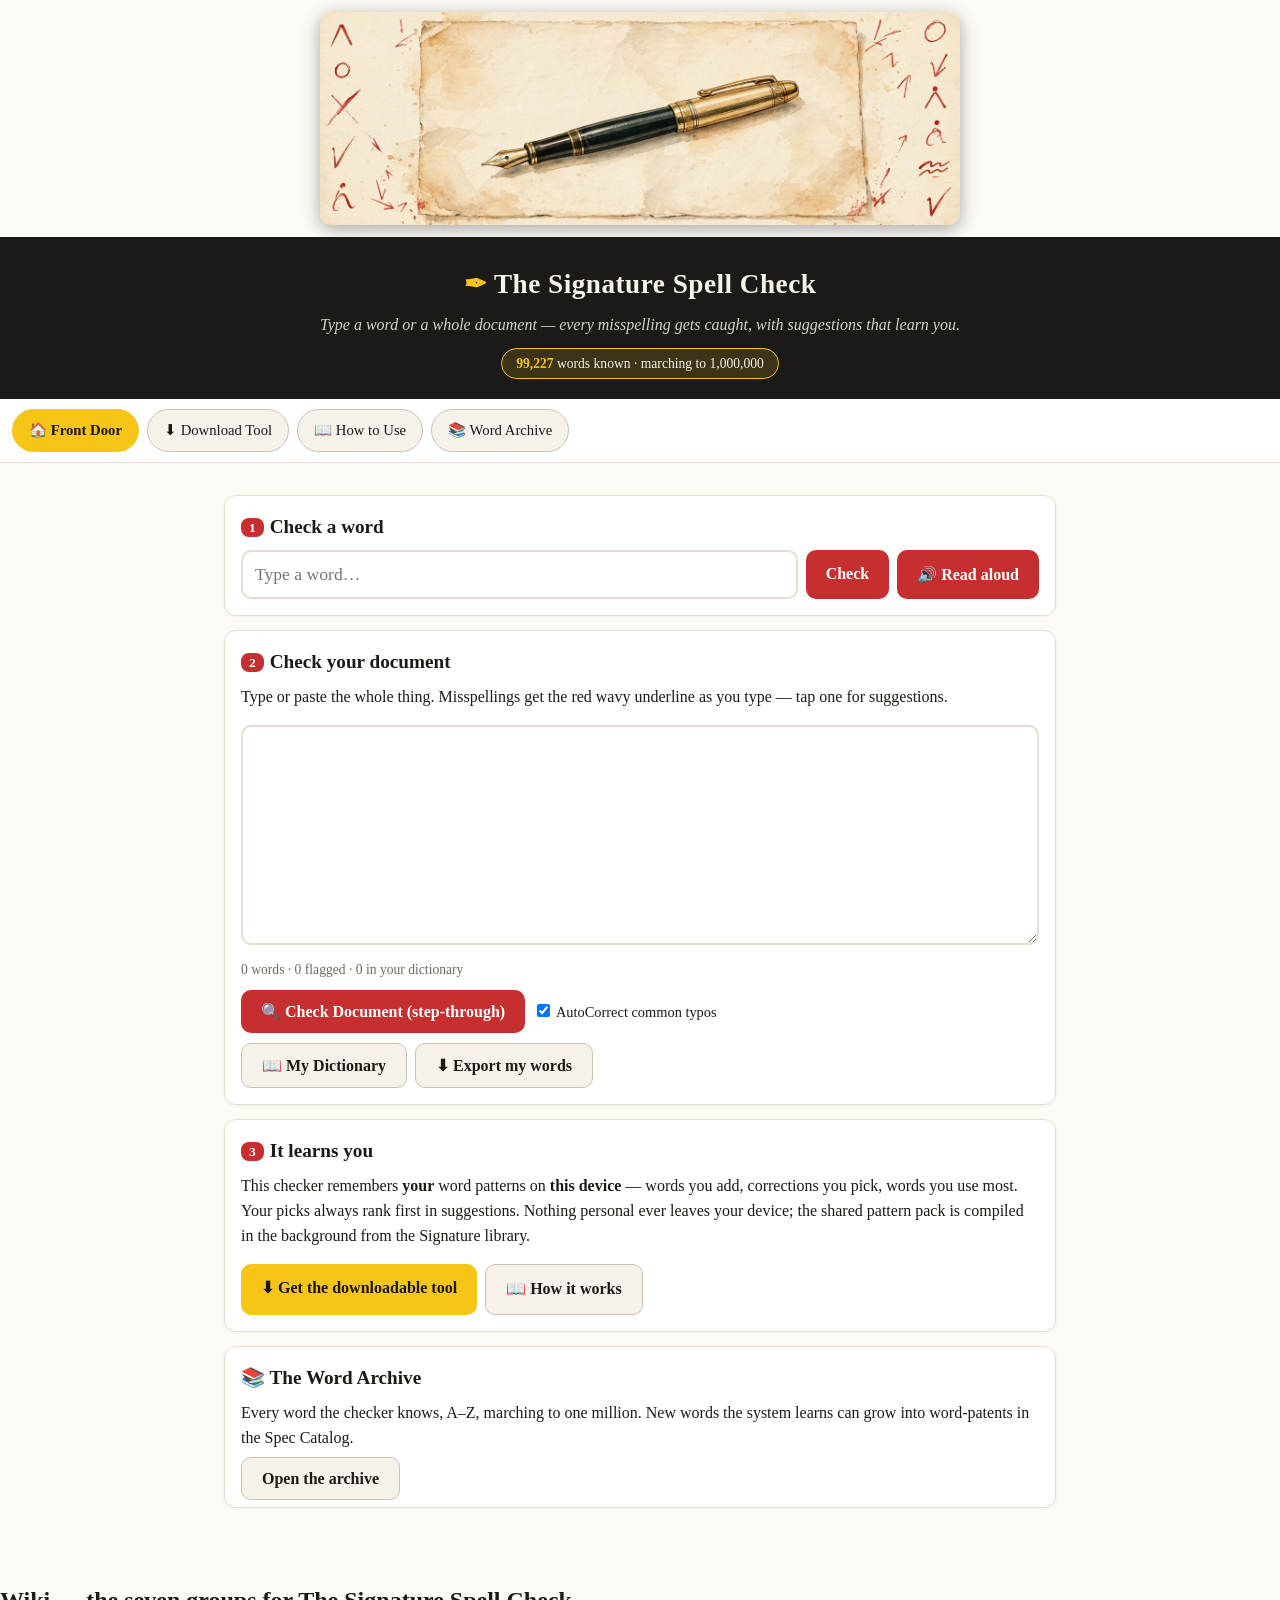
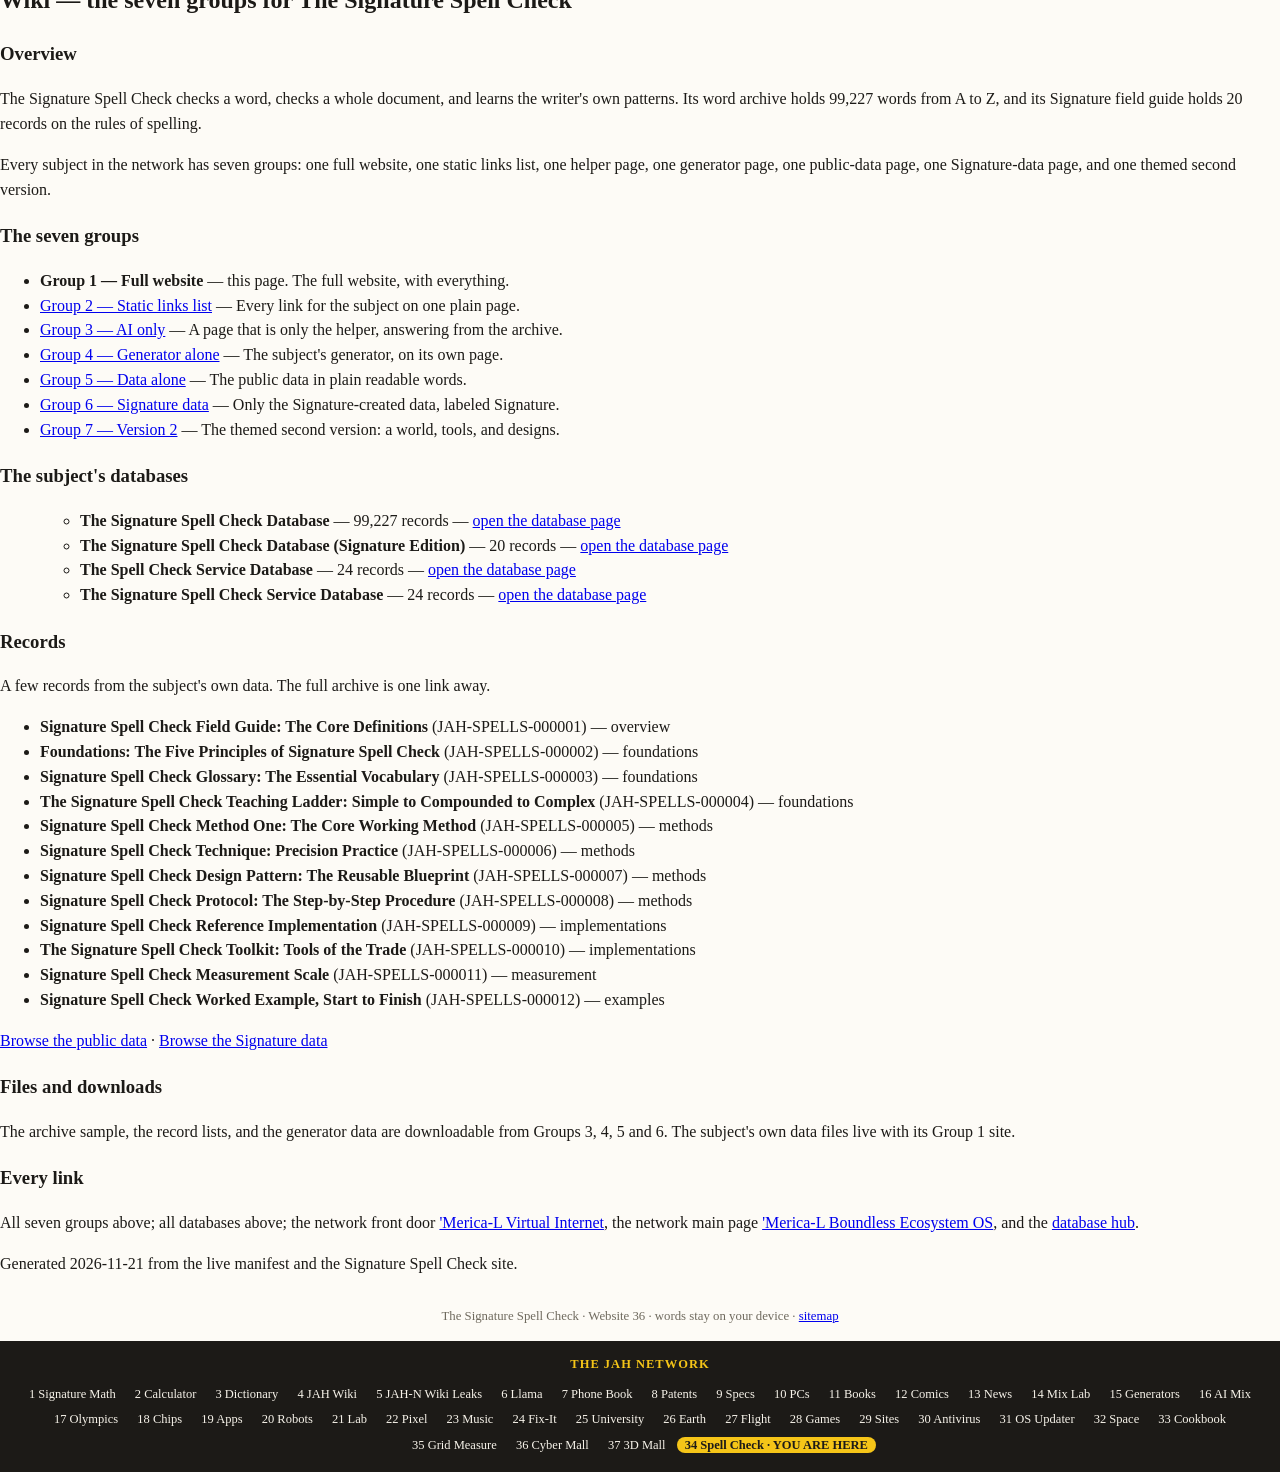
==== commit c0438b8c: "Add Group 1 wiki section (seven website groups)" ====
--- a/index.html
+++ b/index.html
@@ -72,6 +72,18 @@
 <div id="sugpop" role="dialog" aria-label="Spelling suggestions"></div>
 <div id="dlg-back"><div id="dlg" role="dialog" aria-label="Check document"></div></div>
 
+<section id="wiki"><h2>Wiki — the seven groups for The Signature Spell Check</h2><h3>Overview</h3><p>The Signature Spell Check checks a word, checks a whole document, and learns the writer&#x27;s own patterns. Its word archive holds 99,227 words from A to Z, and its Signature field guide holds 20 records on the rules of spelling.</p><p>Every subject in the network has seven groups: one full website, one static links list, one helper page, one generator page, one public-data page, one Signature-data page, and one themed second version.</p><h3>The seven groups</h3><ul><li><b>Group 1 — Full website</b> — this page. The full website, with everything.</li>
+<li><a href="https://justinahiggins614-cmyk.github.io/jah-databases/groups/site-signature-spell-check/g2-static/">Group 2 — Static links list</a> — Every link for the subject on one plain page.</li>
+<li><a href="https://justinahiggins614-cmyk.github.io/jah-databases/groups/site-signature-spell-check/g3-ai/">Group 3 — AI only</a> — A page that is only the helper, answering from the archive.</li>
+<li><a href="https://justinahiggins614-cmyk.github.io/jah-databases/groups/site-signature-spell-check/g4-generator/">Group 4 — Generator alone</a> — The subject's generator, on its own page.</li>
+<li><a href="https://justinahiggins614-cmyk.github.io/jah-databases/groups/site-signature-spell-check/g5-data/">Group 5 — Data alone</a> — The public data in plain readable words.</li>
+<li><a href="https://justinahiggins614-cmyk.github.io/jah-databases/groups/site-signature-spell-check/g6-signature/">Group 6 — Signature data</a> — Only the Signature-created data, labeled Signature.</li>
+<li><a href="https://justinahiggins614-cmyk.github.io/jah-databases/groups/site-signature-spell-check/g7-v2/">Group 7 — Version 2</a> — The themed second version: a world, tools, and designs.</li></ul><h3>The subject's databases</h3><ul><ul>
+<li><b>The Signature Spell Check Database</b> — 99,227 records — <a href="https://justinahiggins614-cmyk.github.io/jah-databases/db/spelling/">open the database page</a></li>
+<li><b>The Signature Spell Check Database (Signature Edition)</b> — 20 records — <a href="https://justinahiggins614-cmyk.github.io/jah-databases/db/spelling-signature/">open the database page</a></li>
+<li><b>The Spell Check Service Database</b> — 24 records — <a href="https://justinahiggins614-cmyk.github.io/jah-databases/db/spell-check-service/">open the database page</a></li>
+<li><b>The Signature Spell Check Service Database</b> — 24 records — <a href="https://justinahiggins614-cmyk.github.io/jah-databases/db/spell-check-service-signature/">open the database page</a></li>
+</ul></ul><h3>Records</h3><p>A few records from the subject's own data. The full archive is one link away.</p><ul><li><b>Signature Spell Check Field Guide: The Core Definitions</b> (JAH-SPELLS-000001) — overview</li><li><b>Foundations: The Five Principles of Signature Spell Check</b> (JAH-SPELLS-000002) — foundations</li><li><b>Signature Spell Check Glossary: The Essential Vocabulary</b> (JAH-SPELLS-000003) — foundations</li><li><b>The Signature Spell Check Teaching Ladder: Simple to Compounded to Complex</b> (JAH-SPELLS-000004) — foundations</li><li><b>Signature Spell Check Method One: The Core Working Method</b> (JAH-SPELLS-000005) — methods</li><li><b>Signature Spell Check Technique: Precision Practice</b> (JAH-SPELLS-000006) — methods</li><li><b>Signature Spell Check Design Pattern: The Reusable Blueprint</b> (JAH-SPELLS-000007) — methods</li><li><b>Signature Spell Check Protocol: The Step-by-Step Procedure</b> (JAH-SPELLS-000008) — methods</li><li><b>Signature Spell Check Reference Implementation</b> (JAH-SPELLS-000009) — implementations</li><li><b>The Signature Spell Check Toolkit: Tools of the Trade</b> (JAH-SPELLS-000010) — implementations</li><li><b>Signature Spell Check Measurement Scale</b> (JAH-SPELLS-000011) — measurement</li><li><b>Signature Spell Check Worked Example, Start to Finish</b> (JAH-SPELLS-000012) — examples</li></ul><p><a href="https://justinahiggins614-cmyk.github.io/jah-databases/groups/site-signature-spell-check/g5-data/">Browse the public data</a> · <a href="https://justinahiggins614-cmyk.github.io/jah-databases/groups/site-signature-spell-check/g6-signature/">Browse the Signature data</a></p><h3>Files and downloads</h3><p>The archive sample, the record lists, and the generator data are downloadable from Groups 3, 4, 5 and 6. The subject's own data files live with its Group 1 site.</p><h3>Every link</h3><p>All seven groups above; all databases above; the network front door <a href="https://justinahiggins614-cmyk.github.io/jah-databases/the-merica-l-virtual-internet.html">'Merica-L Virtual Internet</a>, the network main page <a href="https://justinahiggins614-cmyk.github.io/jah-databases/the-merica-l-boundless-ecosystem-os.html">'Merica-L Boundless Ecosystem OS</a>, and the <a href="https://justinahiggins614-cmyk.github.io/jah-databases/">database hub</a>.</p><p class="stamp">Generated 2026-11-21 from the live manifest and the Signature Spell Check site.</p></section>
 <footer>The Signature Spell Check · Website 36 · words stay on your device · <a href="sitemap.xml">sitemap</a></footer>
 <script src="js/spell.js"></script>
 <script>
